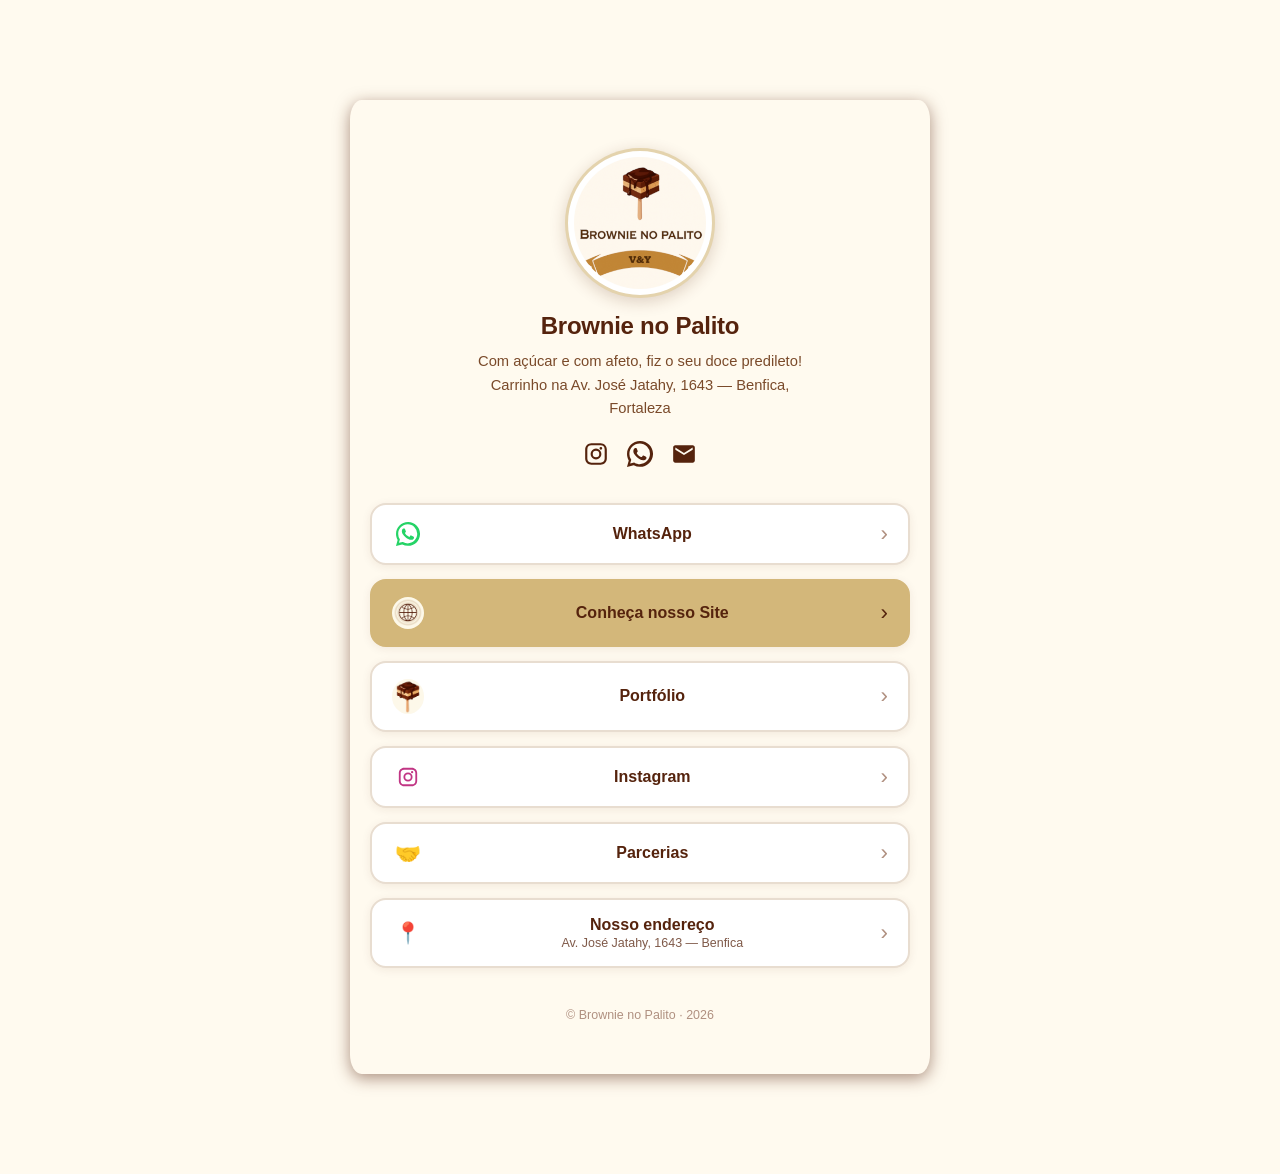
==== brownienopalito/links.html @ 735bec4b "add weblinks - no more "linktree"" ====
<!DOCTYPE html>
<html lang="pt-BR">
<head>
    <meta charset="UTF-8">
    <meta name="viewport" content="width=device-width, initial-scale=1.0">
    <meta name="description" content="Brownie no Palito - Links | Fortaleza CE">
    <title>Brownie no Palito | Links</title>

    <!-- Google Analytics -->
    <script async src="https://www.googletagmanager.com/gtag/js?id=G-G3DZSMJ15T"></script>
    <script>
        window.dataLayer = window.dataLayer || [];
        function gtag(){dataLayer.push(arguments);}
        gtag('js', new Date());
        gtag('config', 'G-G3DZSMJ15T');
    </script>

    <link rel="stylesheet" href="links.css">
    <link rel="icon" href="imagens/favicom.io" type="image/x-icon">
</head>
<body>
    
    <main class="links-page">

        
        <div class="perfil">
            <img src="imagens/logo_menor.png" alt="Logo Brownie no Palito" class="perfil-logo">
            <h1 class="perfil-nome">Brownie no Palito</h1>
            <p class="perfil-bio">Com açúcar e com afeto, fiz o seu doce predileto!<br>Carrinho na Av. José Jatahy, 1643 — Benfica, Fortaleza</p>

            
            <div class="perfil-redes">
                <a href="https://www.instagram.com/brownienopalito/"
                   target="_blank" rel="noopener noreferrer"
                   class="rede-icon" aria-label="Instagram"
                   onclick="gtag('event','click',{event_category:'social',event_label:'Instagram'})">
                    <svg xmlns="http://www.w3.org/2000/svg" width="26" height="26" fill="currentColor" viewBox="0 0 24 24">
                        <path d="M7.75 2C4.574 2 2 4.574 2 7.75v8.5C2 19.426 4.574 22 7.75 22h8.5C19.426 22 22 19.426 22 16.25v-8.5C22 4.574 19.426 2 16.25 2h-8.5zm0 2h8.5C18.56 4 20 5.44 20 7.75v8.5c0 2.31-1.44 3.75-3.75 3.75h-8.5C5.44 20 4 18.56 4 16.25v-8.5C4 5.44 5.44 4 7.75 4zm8.75 1.5a1.25 1.25 0 100 2.5 1.25 1.25 0 000-2.5zM12 7a5 5 0 100 10 5 5 0 000-10zm0 2a3 3 0 110 6 3 3 0 010-6z"/>
                    </svg>
                </a>
                <a href="https://wa.me/5585986064603"
                   target="_blank" rel="noopener noreferrer"
                   class="rede-icon" aria-label="WhatsApp"
                   onclick="gtag('event','click',{event_category:'social',event_label:'WhatsApp-icone'})">
                    <svg xmlns="http://www.w3.org/2000/svg" width="26" height="26" fill="currentColor" viewBox="0 0 24 24">
                        <path d="M20.52 3.48A11.83 11.83 0 0012.01 0C5.38 0 .02 5.36.02 11.99c0 2.11.55 4.17 1.6 5.99L0 24l6.18-1.62a11.94 11.94 0 005.83 1.49h.01c6.63 0 11.99-5.36 11.99-11.99 0-3.2-1.25-6.21-3.49-8.4zM12.02 21.5c-1.78 0-3.53-.48-5.06-1.39l-.36-.21-3.67.96.98-3.58-.23-.37a9.48 9.48 0 01-1.46-5.02c0-5.25 4.27-9.52 9.52-9.52 2.54 0 4.92.99 6.71 2.78a9.46 9.46 0 012.78 6.71c0 5.25-4.27 9.52-9.52 9.52zm5.21-7.13c-.29-.15-1.72-.85-1.99-.95-.27-.1-.47-.15-.67.15-.2.29-.77.95-.94 1.14-.17.2-.35.22-.64.07-.29-.15-1.23-.45-2.35-1.43-.87-.77-1.46-1.72-1.63-2.01-.17-.29-.02-.45.13-.6.13-.13.29-.35.44-.52.15-.17.2-.29.3-.49.1-.2.05-.37-.02-.52-.07-.15-.67-1.61-.92-2.2-.24-.58-.49-.5-.67-.51h-.57c-.2 0-.52.07-.8.37-.27.29-1.05 1.03-1.05 2.51 0 1.48 1.08 2.91 1.23 3.11.15.2 2.12 3.23 5.14 4.53.72.31 1.28.49 1.72.63.72.23 1.37.2 1.89.12.58-.09 1.72-.7 1.96-1.37.24-.67.24-1.24.17-1.37-.07-.12-.26-.2-.55-.35z"/>
                    </svg>
                </a>
                <a href="mailto:brownienopalito@gmail.com"
                   class="rede-icon" aria-label="E-mail"
                   onclick="gtag('event','click',{event_category:'social',event_label:'Email-icone'})">
                    <svg xmlns="http://www.w3.org/2000/svg" width="26" height="26" fill="currentColor" viewBox="0 0 24 24">
                        <path d="M20 4H4C2.9 4 2 4.9 2 6v12c0 1.1.9 2 2 2h16c1.1 0 2-.9 2-2V6c0-1.1-.9-2-2-2zm0 4l-8 5-8-5V6l8 5 8-5v2z"/>
                    </svg>
                </a>
            </div>
        </div>

        
        <div class="links-lista">

            <a href="https://wa.me/5585986064603?text=Olá!%20Vim%20pelo%20link%20da%20bio%20e%20gostaria%20de%20mais%20informações."
               target="_blank" rel="noopener noreferrer"
               class="link-card"
               onclick="gtag('event','click',{event_category:'link',event_label:'WhatsApp'})">
                <span class="link-icone">
                    <svg xmlns="http://www.w3.org/2000/svg" width="24" height="24" fill="#25d366" viewBox="0 0 24 24">
                        <path d="M20.52 3.48A11.83 11.83 0 0012.01 0C5.38 0 .02 5.36.02 11.99c0 2.11.55 4.17 1.6 5.99L0 24l6.18-1.62a11.94 11.94 0 005.83 1.49h.01c6.63 0 11.99-5.36 11.99-11.99 0-3.2-1.25-6.21-3.49-8.4zM12.02 21.5c-1.78 0-3.53-.48-5.06-1.39l-.36-.21-3.67.96.98-3.58-.23-.37a9.48 9.48 0 01-1.46-5.02c0-5.25 4.27-9.52 9.52-9.52 2.54 0 4.92.99 6.71 2.78a9.46 9.46 0 012.78 6.71c0 5.25-4.27 9.52-9.52 9.52zm5.21-7.13c-.29-.15-1.72-.85-1.99-.95-.27-.1-.47-.15-.67.15-.2.29-.77.95-.94 1.14-.17.2-.35.22-.64.07-.29-.15-1.23-.45-2.35-1.43-.87-.77-1.46-1.72-1.63-2.01-.17-.29-.02-.45.13-.6.13-.13.29-.35.44-.52.15-.17.2-.29.3-.49.1-.2.05-.37-.02-.52-.07-.15-.67-1.61-.92-2.2-.24-.58-.49-.5-.67-.51h-.57c-.2 0-.52.07-.8.37-.27.29-1.05 1.03-1.05 2.51 0 1.48 1.08 2.91 1.23 3.11.15.2 2.12 3.23 5.14 4.53.72.31 1.28.49 1.72.63.72.23 1.37.2 1.89.12.58-.09 1.72-.7 1.96-1.37.24-.67.24-1.24.17-1.37-.07-.12-.26-.2-.55-.35z"/>
                    </svg>
                </span>
                <span class="link-texto">WhatsApp</span>
                <span class="link-seta">›</span>
            </a>

            <a href="index.html"
               class="link-card link-card--destaque"
               onclick="gtag('event','click',{event_category:'link',event_label:'Site'})">
                <span class="link-icone"><img style="height: 32px; width: 32px; border-radius: 50%;" src="imagens/site_menor.png" alt="Logo genérica de site"></span>
                <span class="link-texto">Conheça nosso Site</span>
                <span class="link-seta">›</span>
            </a>

            <a href="https://drive.google.com/file/d/18KCudo6QhN8M5yTPmKoA24r5E2hcq0Hy/view?usp=sharing"
               target="_blank" class="link-card"
               onclick="gtag('event','click',{event_category:'link',event_label:'Cardapio'})">
                <span class="link-icone"><img style="width: 32px; height: 35px; border-radius: 50%;" src="imagens/logo_so_brownie_fffaef.png" alt=""></span>
                <span class="link-texto">Portfólio</span>
                <span class="link-seta">›</span>
            </a>

            <a href="https://www.instagram.com/brownienopalito/"
               target="_blank" rel="noopener noreferrer"
               class="link-card"
               onclick="gtag('event','click',{event_category:'link',event_label:'Portfolio-Instagram'})">
                <span class="link-icone">
                    <svg xmlns="http://www.w3.org/2000/svg" width="22" height="22" fill="#C13584" viewBox="0 0 24 24">
                        <path d="M7.75 2C4.574 2 2 4.574 2 7.75v8.5C2 19.426 4.574 22 7.75 22h8.5C19.426 22 22 19.426 22 16.25v-8.5C22 4.574 19.426 2 16.25 2h-8.5zm0 2h8.5C18.56 4 20 5.44 20 7.75v8.5c0 2.31-1.44 3.75-3.75 3.75h-8.5C5.44 20 4 18.56 4 16.25v-8.5C4 5.44 5.44 4 7.75 4zm8.75 1.5a1.25 1.25 0 100 2.5 1.25 1.25 0 000-2.5zM12 7a5 5 0 100 10 5 5 0 000-10zm0 2a3 3 0 110 6 3 3 0 010-6z"/>
                    </svg>
                </span>
                <span class="link-texto">Instagram</span>
                <span class="link-seta">›</span>
            </a>

            <a href="https://brownienopalito.github.io/brownienopalito/brownienopalito/parcerias.html"
               class="link-card"
               onclick="gtag('event','click',{event_category:'link',event_label:'Parcerias'})">
                <span class="link-icone">🤝</span>
                <span class="link-texto">Parcerias</span>
                <span class="link-seta">›</span>
            </a>

            <a href="https://www.google.com/maps?ll=-3.736084,-38.543762&z=16&t=m&hl=pt-BR&gl=US&mapclient=embed&q=Av.+Jos%C3%A9+Jatahy,+1643+-+Jacarecanga+Fortaleza+-+CE+60011-173"
               target="_blank" rel="noopener noreferrer"
               class="link-card"
               onclick="gtag('event','click',{event_category:'link',event_label:'Endereco'})">
                <span class="link-icone">📍</span>
                <span class="link-texto">
                    Nosso endereço
                    <small>Av. José Jatahy, 1643 — Benfica</small>
                </span>
                <span class="link-seta">›</span>
            </a>

        </div>

        <p class="links-rodape">&copy; Brownie no Palito · 2026</p>

    </main>

</body>
</html>
---- brownienopalito/links.css ----
@charset "UTF-8";


*, *::before, *::after { box-sizing: border-box; }

body {
    margin: 0;
    padding: 0;
    font-family: Arial, Helvetica, sans-serif;
    background-color: #fffaef;
    min-height: 100vh;
}


.links-page {
    display: flex;
    flex-direction: column;
    align-items: center;
    max-width: 580px;
    margin: 100px auto;
    padding: 48px 20px 40px;
    min-height: 50vh;
    box-sizing: border-box;
    box-shadow: 0 4px 16px rgb(85, 35, 13, 0.5);
    border-radius: 2%;
}

@media (max-width: 700px) {
    .links-page {
    max-width: 400px;
    margin: 100px auto;
    padding: 48px 20px 40px;
    min-height: 50vh;
    }
}

/* ── PERFIL ── */
.perfil {
    display: flex;
    flex-direction: column;
    align-items: center;
    text-align: center;
    margin-bottom: 32px;
}

.perfil-logo {
    width: 150px;
    height: 150px;
    object-fit: contain;
    border-radius: 50%;
    background: #fff;
    border: 3px solid #d3b77a9c;
    padding: 6px;
    margin-bottom: 14px;
    box-shadow: 0 4px 16px rgba(85, 35, 13, 0.192);
}

.perfil-nome {
    font-size: 1.5rem;
    font-weight: 700;
    color: #55230d;
    margin: 0 0 10px;
    letter-spacing: -0.01em;
}

.perfil-bio {
    font-size: 0.92rem;
    color: #7a4a2a;
    line-height: 1.6;
    margin: 0 0 20px;
    max-width: 330px;
}

/* ── ÍCONES REDES SOCIAIS ── */
.perfil-redes {
    display: flex;
    gap: 18px;
    margin-bottom: 4px;
}

.rede-icon {
    color: #55230d;
    transition: transform 0.2s, opacity 0.2s;
    display: flex;
    align-items: center;
}

.rede-icon:hover {
    transform: scale(1.2);
    opacity: 0.75;
}

/* ── LISTA DE LINKS ── */
.links-lista {
    display: flex;
    flex-direction: column;
    text-align: center;
    gap: 14px;
    width: 100%;
}

/* ── CARD DE LINK ── */
.link-card {
    display: flex;
    align-items: center;
    gap: 14px;
    width: 100%;
    padding: 16px 20px;
    background: #fff;
    border: 2px solid #e8ddd0;
    border-radius: 16px;
    text-decoration: none;
    color: #55230d;
    font-weight: 600;
    font-size: 1rem;
    box-shadow: 0 2px 10px rgba(85,35,13,0.08);
    transition: all 0.22s ease;
    position: relative;
    overflow: hidden;
}

.link-card::before {
    content: "";
    position: absolute;
    inset: 0;
    background: #55230d;
    opacity: 0;
    transition: opacity 0.22s ease;
    z-index: 0;
}

.link-card:hover {
    border-color: #55230d;
    transform: translateY(-3px);
    box-shadow: 0 6px 20px rgba(85,35,13,0.18);
    color: #fffaef;
}

.link-card:hover::before { opacity: 1; }

.link-card:hover .link-icone,
.link-card:hover .link-texto,
.link-card:hover .link-seta { color: #fffaef; position: relative; z-index: 1; }

/* Destaque especial */
.link-card--destaque {
    background: #d3b77a;
    border-color: #d3b77a;
    color: #55230d;
}

.link-card--destaque .link-texto { color: #55230d; }
.link-card--destaque .link-seta  { color: #55230d; }

.link-card--destaque:hover {
    background: #55230d;
    border-color: #55230d;
    color: #fffaef;
}

.link-card--destaque:hover::before { opacity: 0; }
.link-card--destaque:hover .link-texto,
.link-card--destaque:hover .link-seta { color: #fffaef; }

/* Partes internas */
.link-icone {
    font-size: 1.3rem;
    width: 32px;
    height: auto;
    display: flex;
    align-items: center;
    justify-content: center;
    flex-shrink: 0;
    position: relative;
    z-index: 1;
    transition: color 0.22s;
}

.link-texto {
    flex: 1;
    display: flex;
    flex-direction: column;
    gap: 2px;
    position: relative;
    z-index: 1;
    transition: color 0.22s;
}

.link-texto small {
    font-size: 0.78rem;
    font-weight: 400;
    opacity: 0.75;
}

.link-seta {
    font-size: 1.4rem;
    font-weight: 300;
    color: #b09080;
    position: relative;
    z-index: 1;
    transition: color 0.22s, transform 0.22s;
}

.link-card:hover .link-seta {
    transform: translateX(3px);
}

/* ── RODAPÉ ── */
.links-rodape {
    margin-top: 40px;
    font-size: 0.78rem;
    color: #b09080;
}
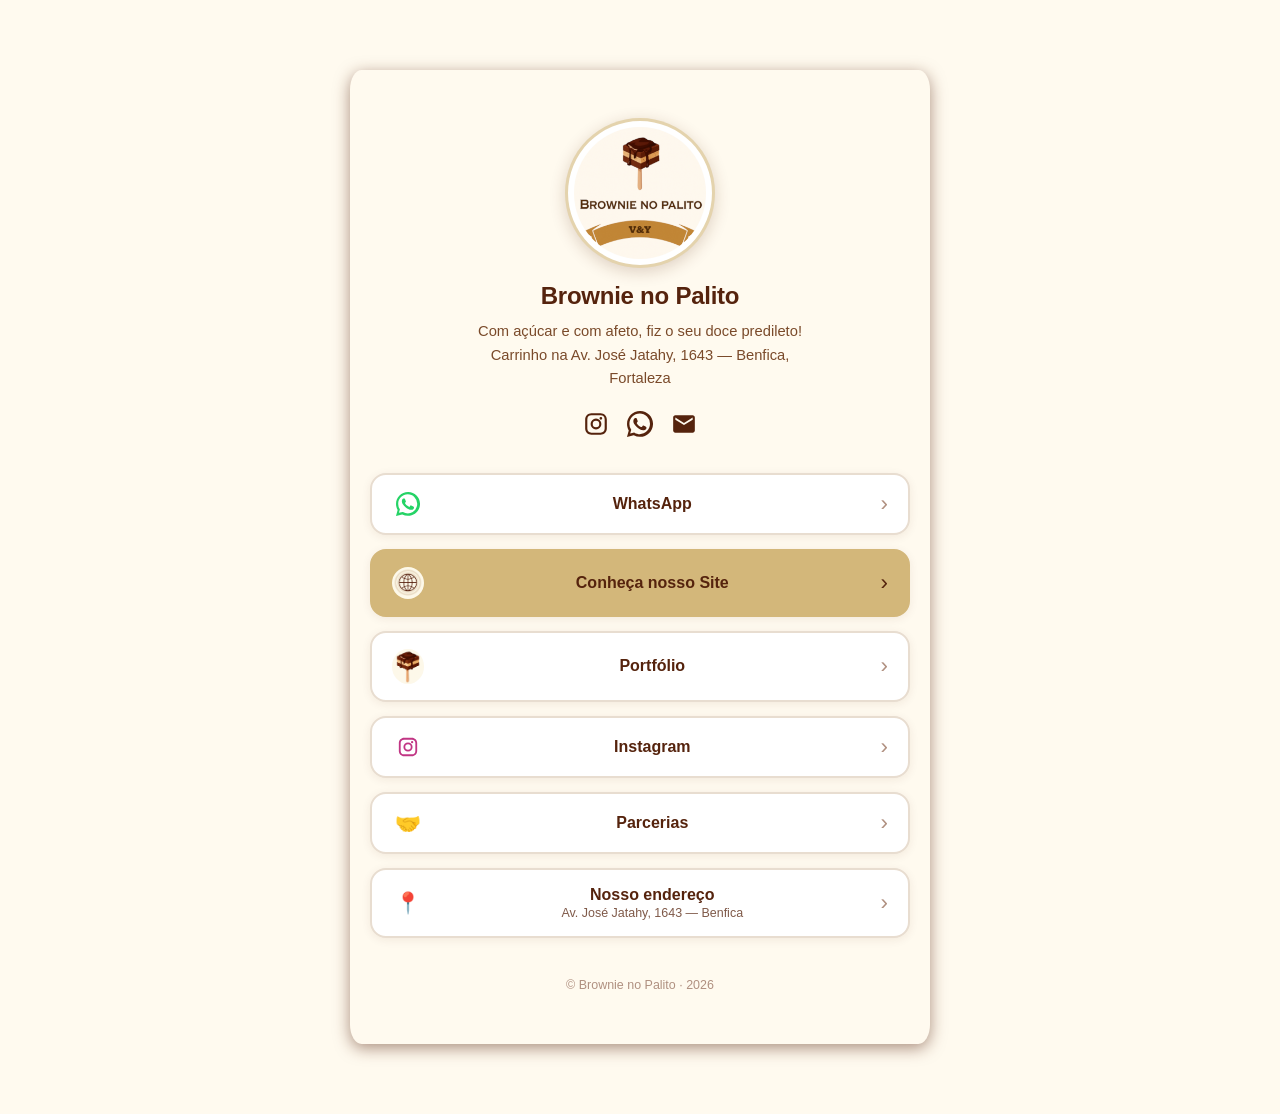
==== commit ce584ee7: "Update links.html alterando para visualizar no analytics mudando click para clique_link" ====
--- a/brownienopalito/links.html
+++ b/brownienopalito/links.html
@@ -62,7 +62,7 @@
             <a href="https://wa.me/5585986064603?text=Olá!%20Vim%20pelo%20link%20da%20bio%20e%20gostaria%20de%20mais%20informações."
                target="_blank" rel="noopener noreferrer"
                class="link-card"
-               onclick="gtag('event','click',{event_category:'link',event_label:'WhatsApp'})">
+               onclick="gtag('event','clique_link',{link_nome:'WhatsApp'})">
                 <span class="link-icone">
                     <svg xmlns="http://www.w3.org/2000/svg" width="24" height="24" fill="#25d366" viewBox="0 0 24 24">
                         <path d="M20.52 3.48A11.83 11.83 0 0012.01 0C5.38 0 .02 5.36.02 11.99c0 2.11.55 4.17 1.6 5.99L0 24l6.18-1.62a11.94 11.94 0 005.83 1.49h.01c6.63 0 11.99-5.36 11.99-11.99 0-3.2-1.25-6.21-3.49-8.4zM12.02 21.5c-1.78 0-3.53-.48-5.06-1.39l-.36-.21-3.67.96.98-3.58-.23-.37a9.48 9.48 0 01-1.46-5.02c0-5.25 4.27-9.52 9.52-9.52 2.54 0 4.92.99 6.71 2.78a9.46 9.46 0 012.78 6.71c0 5.25-4.27 9.52-9.52 9.52zm5.21-7.13c-.29-.15-1.72-.85-1.99-.95-.27-.1-.47-.15-.67.15-.2.29-.77.95-.94 1.14-.17.2-.35.22-.64.07-.29-.15-1.23-.45-2.35-1.43-.87-.77-1.46-1.72-1.63-2.01-.17-.29-.02-.45.13-.6.13-.13.29-.35.44-.52.15-.17.2-.29.3-.49.1-.2.05-.37-.02-.52-.07-.15-.67-1.61-.92-2.2-.24-.58-.49-.5-.67-.51h-.57c-.2 0-.52.07-.8.37-.27.29-1.05 1.03-1.05 2.51 0 1.48 1.08 2.91 1.23 3.11.15.2 2.12 3.23 5.14 4.53.72.31 1.28.49 1.72.63.72.23 1.37.2 1.89.12.58-.09 1.72-.7 1.96-1.37.24-.67.24-1.24.17-1.37-.07-.12-.26-.2-.55-.35z"/>
@@ -74,7 +74,7 @@
 
             <a href="index.html"
                class="link-card link-card--destaque"
-               onclick="gtag('event','click',{event_category:'link',event_label:'Site'})">
+               onclick="gtag('event','clique_link',{link_nome:'Site'})">
                 <span class="link-icone"><img style="height: 32px; width: 32px; border-radius: 50%;" src="imagens/site_menor.png" alt="Logo genérica de site"></span>
                 <span class="link-texto">Conheça nosso Site</span>
                 <span class="link-seta">›</span>
@@ -82,7 +82,7 @@
 
             <a href="https://drive.google.com/file/d/18KCudo6QhN8M5yTPmKoA24r5E2hcq0Hy/view?usp=sharing"
                target="_blank" class="link-card"
-               onclick="gtag('event','click',{event_category:'link',event_label:'Cardapio'})">
+               onclick="gtag('event','clique_link',{link_nome:'Cardapio'})">
                 <span class="link-icone"><img style="width: 32px; height: 35px; border-radius: 50%;" src="imagens/logo_so_brownie_fffaef.png" alt=""></span>
                 <span class="link-texto">Portfólio</span>
                 <span class="link-seta">›</span>
@@ -91,7 +91,7 @@
             <a href="https://www.instagram.com/brownienopalito/"
                target="_blank" rel="noopener noreferrer"
                class="link-card"
-               onclick="gtag('event','click',{event_category:'link',event_label:'Portfolio-Instagram'})">
+               onclick="gtag('event','clique_link',{link_nome:'Portfolio-Instagram'})">
                 <span class="link-icone">
                     <svg xmlns="http://www.w3.org/2000/svg" width="22" height="22" fill="#C13584" viewBox="0 0 24 24">
                         <path d="M7.75 2C4.574 2 2 4.574 2 7.75v8.5C2 19.426 4.574 22 7.75 22h8.5C19.426 22 22 19.426 22 16.25v-8.5C22 4.574 19.426 2 16.25 2h-8.5zm0 2h8.5C18.56 4 20 5.44 20 7.75v8.5c0 2.31-1.44 3.75-3.75 3.75h-8.5C5.44 20 4 18.56 4 16.25v-8.5C4 5.44 5.44 4 7.75 4zm8.75 1.5a1.25 1.25 0 100 2.5 1.25 1.25 0 000-2.5zM12 7a5 5 0 100 10 5 5 0 000-10zm0 2a3 3 0 110 6 3 3 0 010-6z"/>
@@ -103,7 +103,7 @@
 
             <a href="https://brownienopalito.github.io/brownienopalito/brownienopalito/parcerias.html"
                class="link-card"
-               onclick="gtag('event','click',{event_category:'link',event_label:'Parcerias'})">
+               onclick="gtag('event','clique_link',{link_nome:'Parcerias'})">
                 <span class="link-icone">🤝</span>
                 <span class="link-texto">Parcerias</span>
                 <span class="link-seta">›</span>
@@ -112,7 +112,7 @@
             <a href="https://www.google.com/maps?ll=-3.736084,-38.543762&z=16&t=m&hl=pt-BR&gl=US&mapclient=embed&q=Av.+Jos%C3%A9+Jatahy,+1643+-+Jacarecanga+Fortaleza+-+CE+60011-173"
                target="_blank" rel="noopener noreferrer"
                class="link-card"
-               onclick="gtag('event','click',{event_category:'link',event_label:'Endereco'})">
+               onclick="gtag('event','clique_link',{link_nome:'Endereco'})">
                 <span class="link-icone">📍</span>
                 <span class="link-texto">
                     Nosso endereço
--- a/brownienopalito/links.css
+++ b/brownienopalito/links.css
@@ -17,7 +17,7 @@
     flex-direction: column;
     align-items: center;
     max-width: 580px;
-    margin: 100px auto;
+    margin: 70px auto;
     padding: 48px 20px 40px;
     min-height: 50vh;
     box-sizing: border-box;
@@ -27,7 +27,7 @@
 
 @media (max-width: 700px) {
     .links-page {
-    max-width: 400px;
+    max-width: 350px;
     margin: 100px auto;
     padding: 48px 20px 40px;
     min-height: 50vh;
